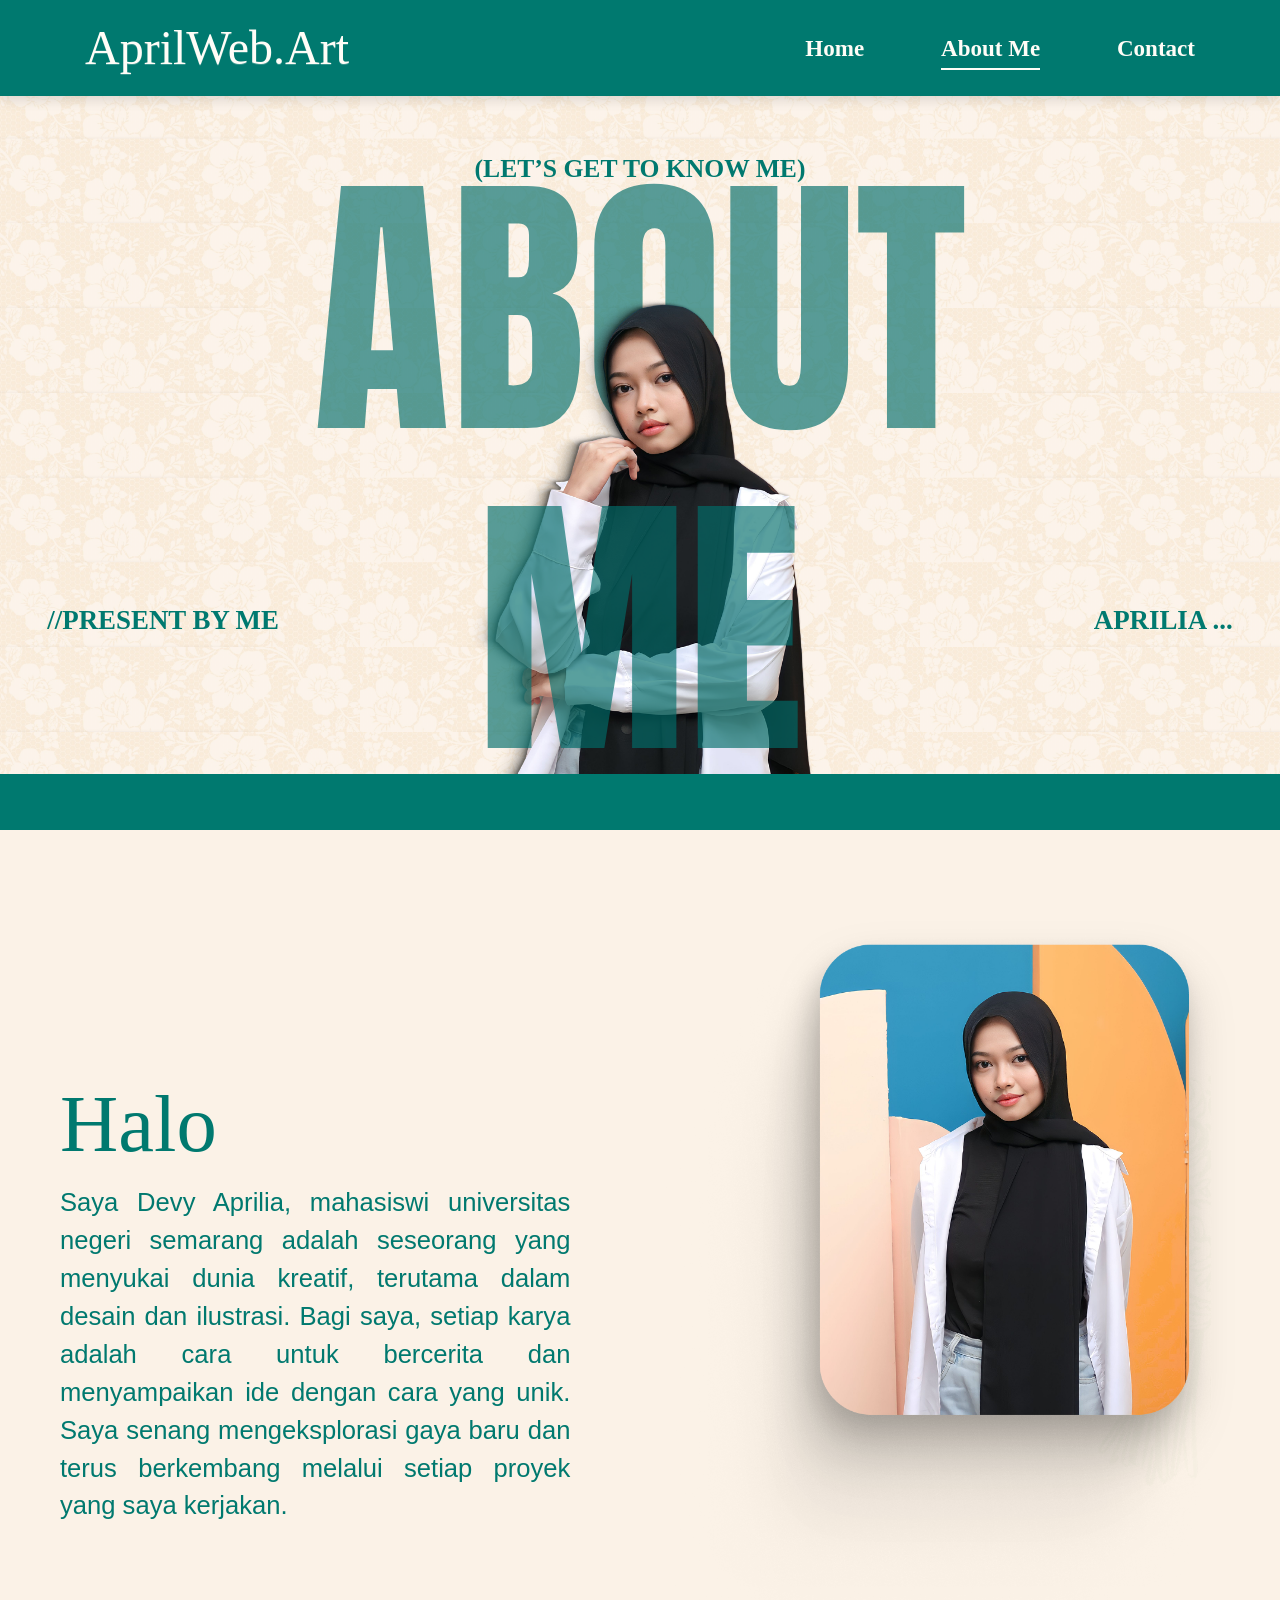
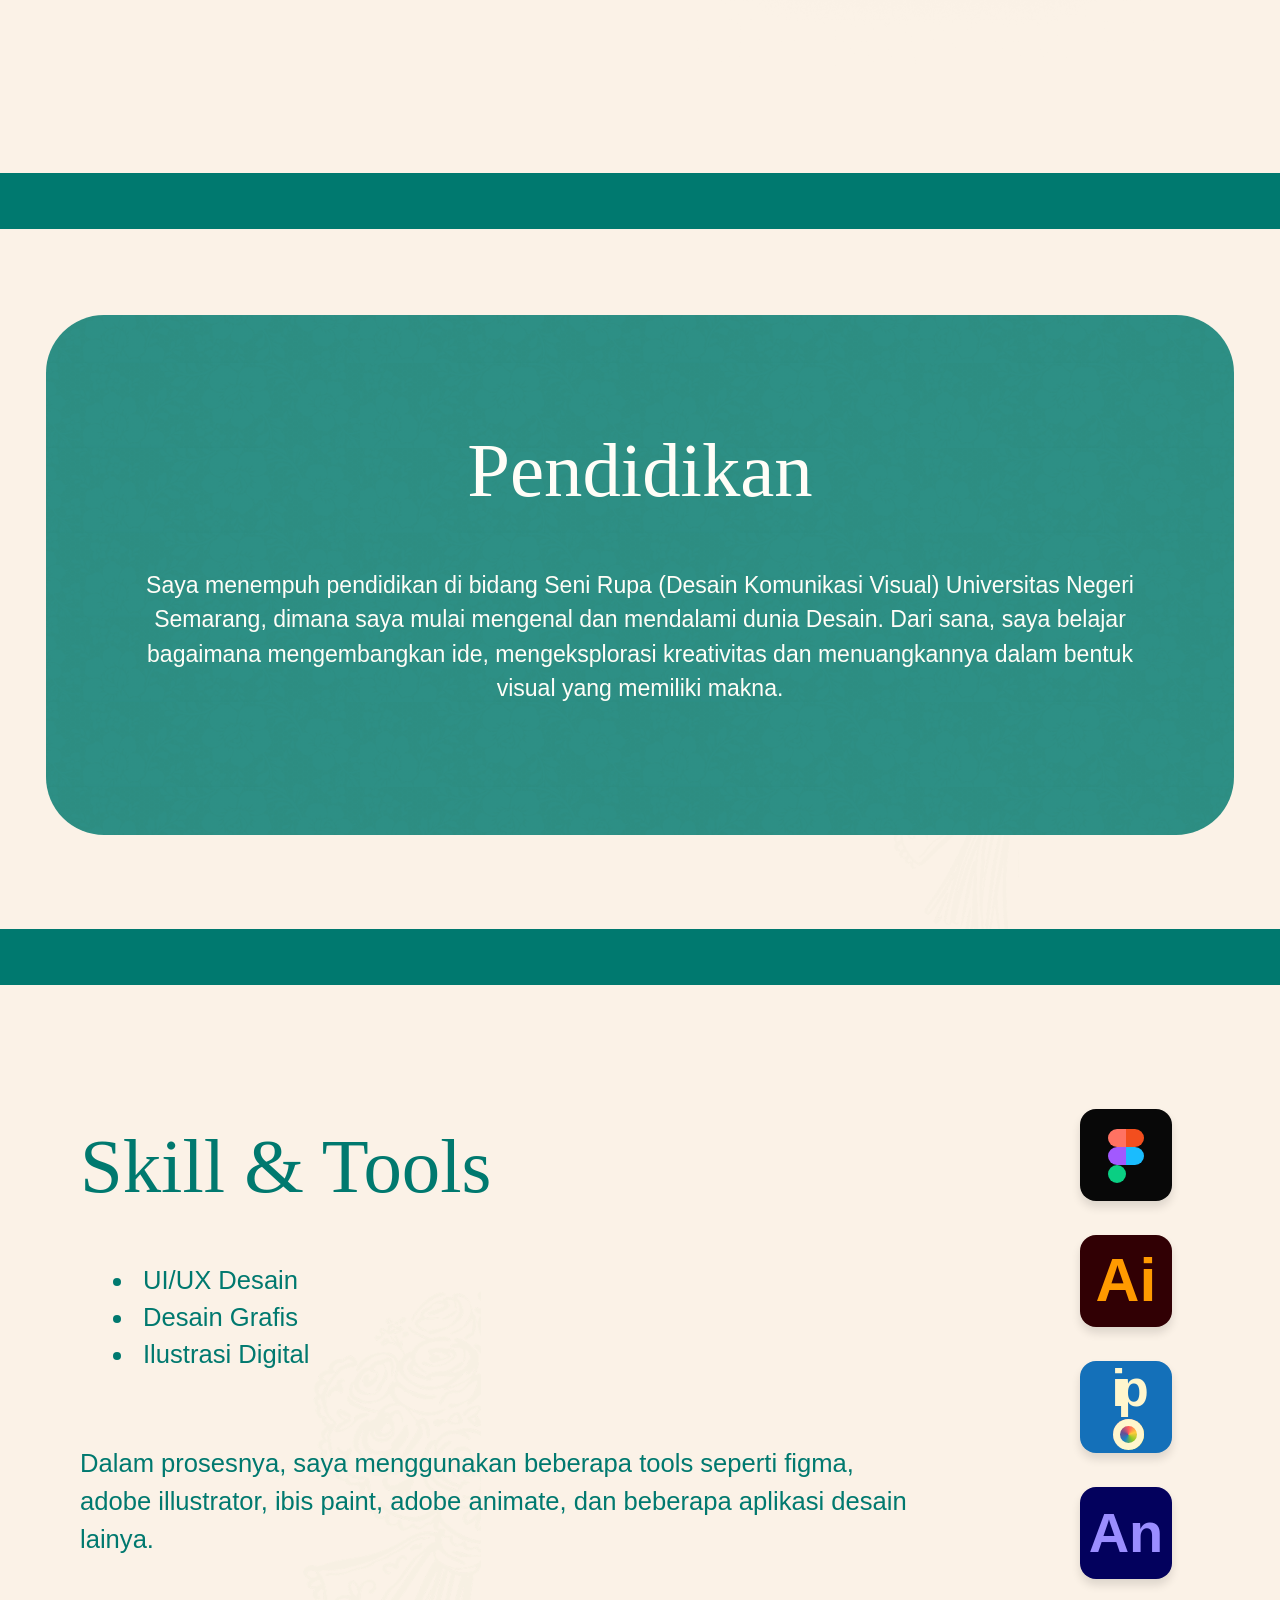
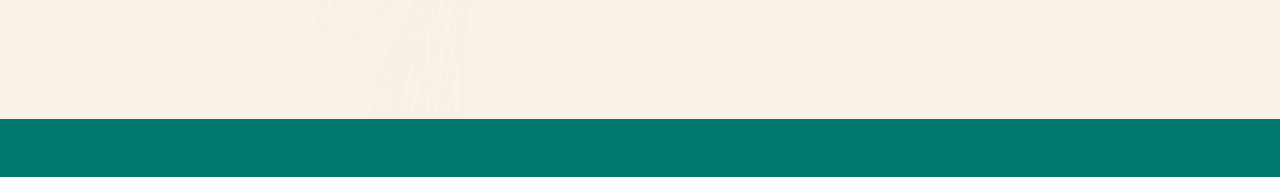
==== about.html @ 71cd0f45 "feat: implement about page with updated styles and assets" ====
<!DOCTYPE html>
<html lang="id">
<head>
  <meta charset="UTF-8">
  <meta name="viewport" content="width=device-width, initial-scale=1.0">
  <title>About Me | AprilWeb.Art</title>
  <link rel="preconnect" href="https://fonts.googleapis.com">
  <link rel="preconnect" href="https://fonts.gstatic.com" crossorigin>
  <link href="https://fonts.googleapis.com/css2?family=Anton&display=swap" rel="stylesheet">
  <link rel="stylesheet" href="style.css">
</head>
<body class="about-page">
  <header class="site-header">
    <div class="header-inner">
      <a class="brand" href="index.html#home" aria-label="AprilWeb.Art home">AprilWeb.Art</a>
      <nav class="main-nav" aria-label="Navigasi utama">
        <a href="index.html#home">Home</a>
        <a href="about.html" aria-current="page">About Me</a>
        <a href="index.html#contact">Contact</a>
      </nav>
      <button class="menu-button" type="button" aria-label="Buka menu">
        <span></span>
        <span></span>
        <span></span>
      </button>
    </div>
  </header>

  <main class="about-main">
    <section class="about-hero" aria-labelledby="about-title">
      <p class="about-kicker">(LET&rsquo;S GET TO KNOW ME)</p>
      <div class="about-title-bg" aria-hidden="true">
        <span>ABOUT</span>
        <span>ME</span>
      </div>
      <img class="about-hero-person" src="assets/about-hero-person.png" alt="Potret Devy Aprilia mengenakan hijab hitam dan outer putih.">
      <p class="about-present">//PRESENT BY ME</p>
      <p class="about-name">APRILIA ...</p>
      <h1 id="about-title" class="sr-only">About Me</h1>
    </section>

    <div class="about-divider" aria-hidden="true"></div>

    <section class="about-intro" aria-labelledby="intro-title">
      <div class="about-intro-inner">
        <div class="about-copy">
          <h2 id="intro-title">Halo<span>!!</span></h2>
          <p>Saya Devy Aprilia, mahasiswi universitas negeri semarang adalah seseorang yang menyukai dunia kreatif, terutama dalam desain dan ilustrasi. Bagi saya, setiap karya adalah cara untuk bercerita dan menyampaikan ide dengan cara yang unik. Saya senang mengeksplorasi gaya baru dan terus berkembang melalui setiap proyek yang saya kerjakan.</p>
        </div>
        <figure class="about-photo-card">
          <img src="assets/about-halo-photo.png" alt="Foto Devy Aprilia berdiri di depan latar biru dan oranye.">
        </figure>
      </div>
    </section>

    <div class="about-divider" aria-hidden="true"></div>

    <section class="education-section" aria-labelledby="education-title">
      <article class="education-card">
        <h2 id="education-title">Pendidikan</h2>
        <p>Saya menempuh pendidikan di bidang Seni Rupa (Desain Komunikasi Visual) Universitas Negeri Semarang, dimana saya mulai mengenal dan mendalami dunia Desain. Dari sana, saya belajar bagaimana mengembangkan ide, mengeksplorasi kreativitas dan menuangkannya dalam bentuk visual yang memiliki makna.</p>
      </article>
    </section>

    <div class="about-divider" aria-hidden="true"></div>

    <section class="skills-section" aria-labelledby="skills-title">
      <div class="skills-inner">
        <div class="skills-copy">
          <h2 id="skills-title">Skill &amp; Tools</h2>
          <ul>
            <li>UI/UX Desain</li>
            <li>Desain Grafis</li>
            <li>Ilustrasi Digital</li>
          </ul>
          <p>Dalam prosesnya, saya menggunakan beberapa tools seperti figma, adobe illustrator, ibis paint, adobe animate, dan beberapa aplikasi desain lainya.</p>
        </div>
        <ul class="tool-icons" aria-label="Tools desain">
          <li class="tool-icon figma-icon" aria-label="Figma">
            <span></span><span></span><span></span><span></span><span></span>
          </li>
          <li class="tool-icon ai-icon" aria-label="Adobe Illustrator">Ai</li>
          <li class="tool-icon ibis-icon" aria-label="Ibis Paint">ip</li>
          <li class="tool-icon an-icon" aria-label="Adobe Animate">An</li>
        </ul>
      </div>
    </section>

    <div class="about-end-band" aria-hidden="true"></div>
  </main>
</body>
</html>
---- style.css ----
:root {
  --teal: #00796f;
  --teal-deep: #006e66;
  --cream: #fbf2e7;
  --paper: #fff7ec;
  --white: #fffdf7;
  --shadow: 0 24px 28px rgba(0, 0, 0, 0.27);
  --header-height: 78px;
}

* {
  box-sizing: border-box;
}

html {
  scroll-behavior: smooth;
}

body {
  margin: 0;
  min-width: 320px;
  background: var(--teal);
  color: var(--white);
  font-family: "Trebuchet MS", Arial, sans-serif;
}

img {
  display: block;
  max-width: 100%;
}

a {
  color: inherit;
  text-decoration: none;
}

.site-header {
  position: sticky;
  top: 0;
  z-index: 20;
  height: var(--header-height);
  background: var(--teal);
  color: var(--white);
  box-shadow: 0 4px 12px rgba(0, 0, 0, 0.12);
}

.header-inner {
  width: min(1110px, calc(100% - 112px));
  height: 100%;
  margin: 0 auto;
  display: flex;
  align-items: center;
  justify-content: space-between;
}

.brand {
  font-family: "Kaushan Script", "Brush Script MT", cursive;
  font-size: clamp(32px, 3.4vw, 42px);
  font-style: normal;
  font-weight: 400;
  line-height: 1;
  letter-spacing: 0;
  text-align: center;
  white-space: nowrap;
  text-shadow: 0 1px 0 rgba(255, 255, 255, 0.22);
}

.main-nav {
  display: flex;
  align-items: center;
  gap: clamp(34px, 5.2vw, 70px);
  font-family: "Abhaya Libre SemiBold", "Abhaya Libre", Georgia, serif;
  font-style: normal;
  font-size: clamp(1.04rem, 1.55vw, 1.36rem);
  font-weight: 600;
}

.main-nav a {
  position: relative;
  padding-block: 8px;
}

.main-nav a::after {
  content: "";
  position: absolute;
  left: 0;
  bottom: 0;
  width: 100%;
  height: 2px;
  transform: scaleX(0);
  transform-origin: right;
  background: currentColor;
  transition: transform 160ms ease;
}

.main-nav a:hover::after,
.main-nav a:focus-visible::after {
  transform: scaleX(1);
  transform-origin: left;
}

.menu-button {
  display: none;
  width: 46px;
  height: 38px;
  padding: 0;
  border: 0;
  background: transparent;
}

.menu-button span {
  display: block;
  height: 5px;
  margin: 6px 0;
  border-radius: 99px;
  background: var(--white);
}

.hero {
  min-height: calc(100vh - var(--header-height));
  scroll-margin-top: var(--header-height);
  padding: 86px 0 110px;
  background-color: var(--cream);
  background-image: linear-gradient(rgba(255, 247, 236, 0.18), rgba(255, 247, 236, 0.18)), url("assets/paper-floral.jpg");
  background-size: auto, 560px auto;
  background-position: center;
  color: var(--teal);
}

.hero-inner {
  width: min(920px, calc(100% - 150px));
  margin: 0 auto;
  text-align: center;
}

.hero-frame {
  position: relative;
  width: 100%;
  aspect-ratio: 2.12 / 1;
  overflow: hidden;
  border: 16px solid var(--teal);
  border-radius: 40px;
  background: var(--teal);
  box-shadow: var(--shadow);
}

.hero-frame::after {
  content: "";
  position: absolute;
  inset: 0;
  z-index: 1;
  background: rgba(255, 255, 255, 0.35);
  pointer-events: none;
}

.hero-frame picture,
.hero-frame img {
  width: 100%;
  height: 100%;
}

.hero-frame img {
  object-fit: cover;
  object-position: center;
  filter: saturate(0.82) brightness(1.06);
}

.hero h1 {
  margin: 88px 0 0;
  font-family: Georgia, "Times New Roman", serif;
  font-size: clamp(2.35rem, 3.2vw, 3.25rem);
  line-height: 1.04;
  letter-spacing: 0;
}

.take-look-link {
  position: relative;
  display: inline-block;
  color: inherit;
}

.take-look-link::after {
  content: "";
  position: absolute;
  left: 0;
  bottom: -8px;
  width: 100%;
  height: 2px;
  transform: scaleX(0);
  transform-origin: right;
  background: currentColor;
  transition: transform 160ms ease;
}

.take-look-link:hover::after,
.take-look-link:focus-visible::after {
  transform: scaleX(1);
  transform-origin: left;
}

.portfolio {
  position: relative;
  overflow: hidden;
  scroll-margin-top: var(--header-height);
  padding: 58px 0 95px;
  background: var(--teal);
}

.content-wrap {
  position: relative;
  z-index: 1;
  width: min(1252px, calc(100% - 142px));
  margin: 0 auto;
}

.ornament {
  position: absolute;
  z-index: 0;
  pointer-events: none;
  user-select: none;
}

.ornament-loop {
  top: 18px;
  left: 0;
  width: max(100vw, 1462px);
  max-width: none;
  opacity: 1;
}

.ornament-right {
  top: 720px;
  right: -150px;
  width: 980px;
  opacity: 1;
}

.ornament-left {
  top: 1720px;
  left: -150px;
  width: 980px;
  opacity: 1;
  transform: scaleX(-1);
}

.ornament-tall {
  top: 2820px;
  right: -150px;
  width: 1030px;
  opacity: 1;
}

.work-group + .work-group {
  margin-top: 96px;
}

.script-title {
  display: flex;
  align-items: center;
  gap: 18px;
  margin: 0 0 56px;
  color: var(--white);
  font-family: "Kaushan Script", "Brush Script MT", cursive;
  font-style: normal;
  font-size: clamp(2.15rem, 3.4vw, 3.3rem);
  line-height: 1;
  letter-spacing: 0;
  font-weight: 400;
}

.script-title::before,
.script-title::after {
  content: "";
  width: clamp(74px, 12vw, 150px);
  height: 3px;
  border-radius: 99px;
  background: rgba(255, 253, 247, 0.9);
}

.wide-title::before,
.wide-title::after {
  width: clamp(54px, 9vw, 118px);
}

.poster-grid {
  display: grid;
  grid-template-columns: repeat(4, minmax(0, 1fr));
  gap: clamp(32px, 2.55vw, 37px);
  align-items: start;
}

.poster-card {
  overflow: visible;
  margin: 0;
  text-align: center;
  font-family: "Abhaya Libre SemiBold", "Abhaya Libre", Georgia, serif;
  font-style: normal;
  font-size: clamp(1.35rem, 2.05vw, 1.9rem);
  font-weight: 600;
  line-height: 0.96;
}

.poster-image-frame {
  position: relative;
  display: block;
  width: 100%;
  aspect-ratio: 0.7 / 1;
  overflow: visible;
}

.poster-image-frame img {
  position: absolute;
  top: var(--poster-img-top);
  left: var(--poster-img-left);
  width: auto;
  height: var(--poster-img-height);
  max-width: none;
  object-fit: initial;
}

.poster-konser-frame {
  --poster-img-height: 107.1%;
  --poster-img-left: -23.5%;
  --poster-img-top: -2.1%;
}

.poster-kdrt-frame {
  --poster-img-height: 113.1%;
  --poster-img-left: -19.8%;
  --poster-img-top: -1.1%;
}

.poster-bully-frame {
  --poster-img-height: 116.5%;
  --poster-img-left: -32.6%;
  --poster-img-top: -1.6%;
}

.poster-infografis-frame {
  --poster-img-height: 108.7%;
  --poster-img-left: -20.4%;
  --poster-img-top: -1.1%;
}

.poster-card figcaption {
  margin-top: 14px;
  min-height: 2.2em;
}

.poster-group .script-title {
  gap: 18px;
  margin-bottom: 20px;
  font-size: clamp(3.4rem, 5.7vw, 5.2rem);
}

.poster-group .script-title::before,
.poster-group .script-title::after {
  width: clamp(105px, 8.4vw, 120px);
}

.photo-group {
  margin-top: 108px;
}

.photo-story {
  display: grid;
  grid-template-columns: minmax(290px, 0.94fr) minmax(320px, 1fr);
  gap: clamp(52px, 8vw, 92px);
  align-items: center;
  margin-top: 72px;
}

.photo-story:first-of-type {
  margin-top: 0;
}

.photo-story.reverse {
  grid-template-columns: minmax(320px, 1fr) minmax(290px, 0.94fr);
}

.photo-story.reverse .photo-media {
  order: 2;
}

.photo-media {
  position: relative;
  width: 100%;
  aspect-ratio: 0.72 / 1;
  overflow: visible;
}

.photo-media img {
  position: absolute;
  inset: -8%;
  width: 116%;
  height: 116%;
  max-width: none;
  object-fit: contain;
  object-position: center;
}

.photo-copy {
  font-family: "Afacad", "Trebuchet MS", Arial, sans-serif;
  font-style: normal;
  font-size: clamp(0.95rem, 1.34vw, 1.06rem);
  line-height: 1.68;
  text-align: justify;
  text-wrap: pretty;
}

.photo-copy h3 {
  margin: 0 0 18px;
  font-family: Georgia, "Times New Roman", serif;
  font-size: clamp(1.95rem, 3vw, 3rem);
  line-height: 1.08;
  text-align: left;
}

.photo-copy p {
  margin: 0;
}

.photo-copy p + p {
  margin-top: 22px;
}

.book-group {
  margin-top: 116px;
}

.book-grid {
  display: grid;
  grid-template-columns: repeat(2, minmax(0, 1fr));
  gap: 72px 76px;
}

.book-card {
  display: flex;
  align-items: center;
  justify-content: center;
  width: 100%;
  aspect-ratio: 1.62 / 1;
  margin: 0;
  overflow: visible;
}

.book-card img {
  display: block;
  width: 100%;
  height: 100%;
  object-fit: fill;
  filter: drop-shadow(0 12px 14px rgba(0, 0, 0, 0.24));
}

.site-footer {
  padding: 48px 24px 54px;
  scroll-margin-top: var(--header-height);
  text-align: center;
  background: var(--teal-deep);
  color: var(--white);
  font-family: Georgia, "Times New Roman", serif;
}

.site-footer p {
  margin: 0;
}

.site-footer p:first-child {
  font-family: "Kaushan Script", "Brush Script MT", cursive;
  font-size: clamp(1.75rem, 2.6vw, 2.125rem);
  font-style: normal;
  font-weight: 400;
  line-height: 1;
  letter-spacing: 0;
}

.site-footer p + p {
  margin-top: 8px;
  font-size: 1rem;
}

@media (max-width: 1100px) {
  :root {
    --header-height: 76px;
  }

  .header-inner {
    width: calc(100% - 86px);
  }

  .main-nav {
    gap: 46px;
    font-size: 1.32rem;
  }

  .hero {
    min-height: calc(100vh - var(--header-height));
    padding: 142px 0 118px;
  }

  .hero-inner {
    width: min(748px, calc(100% - 220px));
  }

  .hero-frame {
    aspect-ratio: 1.12 / 1;
    border-width: 18px;
    border-radius: 42px;
  }

  .hero h1 {
    margin-top: 134px;
    font-size: 4.05rem;
  }

  .portfolio {
    padding-top: 78px;
  }

  .content-wrap {
    width: calc(100% - 104px);
  }

  .poster-grid {
    gap: 34px;
  }

  .photo-story,
  .photo-story.reverse {
    grid-template-columns: minmax(0, 0.92fr) minmax(0, 1.08fr);
    gap: 46px;
    margin-top: 82px;
  }

  .photo-story.reverse {
    grid-template-columns: minmax(0, 1.08fr) minmax(0, 0.92fr);
  }

  .photo-story.reverse .photo-media {
    order: 2;
  }

  .photo-copy {
    font-size: 0.98rem;
    line-height: 1.62;
  }

  .photo-copy h3 {
    font-size: 2.25rem;
  }

  .ornament-loop {
    top: 86px;
    left: -34px;
    width: 1120px;
  }

  .ornament-right {
    top: 720px;
    right: -150px;
    width: 820px;
  }

  .ornament-left {
    top: 1720px;
    left: -150px;
    width: 820px;
  }

  .ornament-tall {
    top: 2800px;
    right: -150px;
    width: 850px;
  }
}

@media (max-width: 700px) {
  :root {
    --header-height: 72px;
  }

  .header-inner {
    width: calc(100% - 54px);
  }

  .brand {
    font-size: 32px;
  }

  .main-nav {
    display: none;
  }

  .menu-button {
    display: block;
  }

  .hero {
    min-height: calc(100vh - var(--header-height));
    padding: 132px 0 148px;
  }

  .hero-inner {
    width: min(336px, calc(100% - 52px));
  }

  .hero-frame {
    aspect-ratio: 1.06 / 1;
    border-width: 21px;
    border-radius: 58px;
  }

  .hero h1 {
    margin-top: 70px;
    font-size: clamp(2.45rem, 11vw, 3.05rem);
  }

  .portfolio {
    padding: 32px 0 58px;
  }

  .content-wrap {
    width: calc(100% - 42px);
  }

  .work-group + .work-group,
  .photo-group,
  .book-group {
    margin-top: 72px;
  }

  .script-title {
    gap: 10px;
    margin-bottom: 38px;
    font-size: clamp(1.9rem, 9vw, 2.35rem);
  }

  .script-title::before,
  .script-title::after {
    width: clamp(38px, 16vw, 82px);
    height: 2px;
  }

  .poster-group .script-title {
    gap: 10px;
    margin-bottom: 38px;
    font-size: clamp(1.9rem, 9vw, 2.35rem);
  }

  .poster-group .script-title::before,
  .poster-group .script-title::after {
    width: clamp(38px, 16vw, 82px);
  }

  .poster-grid {
    gap: 14px;
  }

  .poster-card {
    font-size: clamp(0.6rem, 2.7vw, 0.76rem);
  }

  .poster-card figcaption {
    margin-top: 7px;
  }

  .photo-story,
  .photo-story.reverse {
    grid-template-columns: minmax(0, 0.94fr) minmax(0, 1.06fr);
    gap: 14px;
    margin-top: 52px;
    align-items: start;
  }

  .photo-story.reverse {
    grid-template-columns: minmax(0, 1.06fr) minmax(0, 0.94fr);
  }

  .photo-story.reverse .photo-media {
    order: 2;
  }

  .photo-copy {
    font-size: clamp(0.55rem, 2.45vw, 0.72rem);
    line-height: 1.55;
  }

  .photo-copy h3 {
    margin-bottom: 10px;
    font-size: clamp(1.08rem, 4.9vw, 1.42rem);
    line-height: 1.15;
  }

  .photo-copy p + p {
    margin-top: 10px;
  }

  .book-grid {
    gap: 30px 18px;
  }

  .site-footer {
    padding-block: 36px;
  }

  .site-footer p:first-child {
    font-size: 1.75rem;
  }

  .site-footer p + p {
    font-size: 0.86rem;
  }

  .ornament-loop {
    top: 34px;
    left: -50px;
    width: 760px;
  }

  .ornament-right {
    top: 690px;
    right: -155px;
    width: 620px;
  }

  .ornament-left {
    top: 1290px;
    left: -155px;
    width: 620px;
  }

  .ornament-tall {
    top: 1840px;
    right: -170px;
    width: 640px;
  }
}

@media (max-width: 370px) {
  .content-wrap {
    width: calc(100% - 28px);
  }

  .poster-grid {
    gap: 9px;
  }

  .photo-story,
  .photo-story.reverse {
    gap: 10px;
  }

  .photo-copy {
    font-size: 0.54rem;
  }
}

.main-nav a[aria-current="page"]::after {
  transform: scaleX(1);
  transform-origin: left;
}

.sr-only {
  position: absolute;
  width: 1px;
  height: 1px;
  padding: 0;
  margin: -1px;
  overflow: hidden;
  clip: rect(0, 0, 0, 0);
  white-space: nowrap;
  border: 0;
}

.about-page {
  --header-height: 96px;
  background: var(--cream);
  color: var(--teal);
}

.about-page .brand {
  font-size: clamp(36px, 4vw, 48px);
}

.about-page .main-nav {
  gap: clamp(42px, 6vw, 82px);
  font-size: clamp(1.1rem, 1.8vw, 1.55rem);
}

.about-page .menu-button {
  width: 52px;
  height: 44px;
}

.about-page .menu-button span {
  height: 6px;
  margin: 7px 0;
}

.about-main {
  background: var(--cream);
}

.about-hero {
  position: relative;
  min-height: clamp(620px, 53vw, 760px);
  overflow: hidden;
  padding: 58px 4.1vw 0;
  background-color: var(--cream);
  background-image: linear-gradient(rgba(255, 247, 236, 0.12), rgba(255, 247, 236, 0.12)), url("assets/paper-floral.jpg");
  background-size: auto, 560px auto;
  background-position: center;
}

.about-kicker,
.about-present,
.about-name {
  position: relative;
  z-index: 3;
  margin: 0;
  font-family: Georgia, "Times New Roman", serif;
  font-weight: 700;
  color: var(--teal);
}

.about-kicker {
  text-align: center;
  font-size: clamp(1.35rem, 2vw, 2rem);
}

.about-title-bg {
  position: absolute;
  z-index: auto;
  inset: 112px 0 auto;
  display: block;
  font-family: "Anton", Impact, "Arial Black", sans-serif;
  font-style: normal;
  font-size: clamp(12rem, 22vw, 22rem);
  font-weight: 400;
  line-height: 0.72;
  letter-spacing: 0;
  text-align: center;
  color: rgba(1, 110, 107, 0.65);
  pointer-events: none;
}

.about-title-bg span {
  position: absolute;
  top: 0;
  left: 50%;
  z-index: 1;
  transform: translateX(-50%);
}

.about-title-bg span + span {
  top: clamp(255px, 25vw, 350px);
  z-index: 3;
  margin: 0;
}

.about-hero-person {
  position: absolute;
  z-index: 2;
  left: 50%;
  bottom: -2px;
  width: clamp(430px, 37vw, 570px);
  max-width: none;
  transform: translateX(-50%);
}

.about-present,
.about-name {
  position: absolute;
  bottom: 138px;
  font-size: clamp(1.4rem, 2.1vw, 2rem);
}

.about-present {
  left: 3.7vw;
}

.about-name {
  right: 3.7vw;
}

.about-intro {
  position: relative;
  overflow: hidden;
  padding: 98px 0 92px;
  background: var(--cream);
}

.about-intro::before,
.skills-section::before {
  content: "";
  position: absolute;
  z-index: 0;
  background: url("assets/ornament-bouquet.png") center / contain no-repeat;
  opacity: 0.17;
  pointer-events: none;
}

.about-intro::before {
  right: -120px;
  top: 32px;
  width: 740px;
  aspect-ratio: 848 / 930;
}

.about-intro-inner {
  position: relative;
  z-index: 1;
  width: min(1210px, calc(100% - 120px));
  margin: 0 auto;
  display: grid;
  grid-template-columns: minmax(0, 1fr) minmax(460px, 560px);
  gap: clamp(60px, 7vw, 105px);
  align-items: center;
}

.about-copy h2,
.education-card h2,
.skills-copy h2 {
  margin: 0;
  font-family: Georgia, "Times New Roman", serif;
  font-weight: 500;
  line-height: 1;
  letter-spacing: 0;
}

.about-copy h2 {
  font-size: clamp(4.3rem, 6.3vw, 6.25rem);
}

.about-copy h2 span {
  display: none;
}

.about-copy p,
.education-card p,
.skills-copy,
.skills-copy p,
.skills-copy li {
  font-family: "Afacad", "Trebuchet MS", Arial, sans-serif;
  font-style: normal;
}

.about-copy p {
  max-width: 625px;
  margin: 20px 0 0;
  font-size: clamp(1.4rem, 2vw, 1.95rem);
  line-height: 1.48;
  text-align: justify;
  color: var(--teal);
}

.about-photo-card {
  width: 100%;
  margin: 0;
  overflow: visible;
}

.about-photo-card img {
  width: 100%;
  max-width: none;
  filter: drop-shadow(0 22px 22px rgba(0, 0, 0, 0.18));
}

.about-divider,
.about-end-band {
  height: 56px;
  background: var(--teal);
}

.education-section {
  position: relative;
  overflow: hidden;
  padding: 86px 0 94px;
  background: var(--cream);
}

.education-section::before {
  content: "";
  position: absolute;
  right: 8vw;
  bottom: -170px;
  width: 620px;
  aspect-ratio: 848 / 930;
  background: url("assets/ornament-bouquet.png") center / contain no-repeat;
  opacity: 0.13;
  pointer-events: none;
}

.education-card {
  position: relative;
  z-index: 1;
  width: min(1200px, calc(100% - 92px));
  min-height: 520px;
  margin: 0 auto;
  padding: 118px 90px 110px;
  border-radius: 58px;
  text-align: center;
  color: var(--white);
  background-color: rgba(0, 121, 111, 0.88);
  background-image: linear-gradient(rgba(0, 121, 111, 0.82), rgba(0, 121, 111, 0.82)), url("assets/paper-floral.jpg");
  background-size: 560px auto;
  background-position: center;
}

.education-card h2 {
  font-size: clamp(4.2rem, 6vw, 6rem);
}

.education-card p {
  max-width: 1030px;
  margin: 58px auto 0;
  font-size: clamp(1.4rem, 1.8vw, 1.9rem);
  line-height: 1.5;
}

.skills-section {
  position: relative;
  overflow: hidden;
  padding: 124px 0 140px;
  background: var(--cream);
}

.skills-section::before {
  left: -130px;
  top: 70px;
  width: 820px;
  aspect-ratio: 848 / 930;
}

.skills-inner {
  position: relative;
  z-index: 1;
  width: min(1180px, calc(100% - 160px));
  margin: 0 auto;
  display: grid;
  grid-template-columns: minmax(0, 1fr) 120px;
  gap: 110px;
  align-items: center;
}

.skills-copy h2 {
  font-size: clamp(4.2rem, 6vw, 6rem);
  color: var(--teal);
}

.skills-copy ul {
  margin: 56px 0 0 55px;
  padding: 0;
  color: var(--teal);
}

.skills-copy li {
  padding-left: 8px;
  font-size: clamp(1.35rem, 2vw, 1.8rem);
  line-height: 1.45;
}

.skills-copy p {
  max-width: 850px;
  margin: 72px 0 0;
  font-size: clamp(1.35rem, 2vw, 1.8rem);
  line-height: 1.48;
  color: var(--teal);
}

.tool-icons {
  margin: 0;
  padding: 0;
  display: grid;
  gap: 34px;
  list-style: none;
}

.tool-icon {
  width: 92px;
  height: 92px;
  display: grid;
  place-items: center;
  border-radius: 16px;
  font-family: Arial, Helvetica, sans-serif;
  font-weight: 800;
  line-height: 1;
  box-shadow: 0 6px 10px rgba(0, 0, 0, 0.12);
}

.figma-icon {
  grid-template-columns: repeat(2, 18px);
  grid-auto-rows: 18px;
  gap: 0;
  padding: 20px 28px;
  background: #080808;
}

.figma-icon span {
  width: 18px;
  height: 18px;
}

.figma-icon span:nth-child(1) {
  border-radius: 10px 0 0 10px;
  background: #ff7262;
}

.figma-icon span:nth-child(2) {
  border-radius: 0 10px 10px 0;
  background: #f24e1e;
}

.figma-icon span:nth-child(3) {
  border-radius: 10px 0 0 10px;
  background: #a259ff;
}

.figma-icon span:nth-child(4) {
  border-radius: 0 10px 10px 0;
  background: #1abcfe;
}

.figma-icon span:nth-child(5) {
  grid-column: 1;
  border-radius: 10px;
  background: #0acf83;
}

.ai-icon {
  background: #310004;
  color: #ff9a00;
  font-size: 3.8rem;
}

.ibis-icon {
  background: #1470b9;
  color: #fff6cd;
  font-size: 3.2rem;
  letter-spacing: -0.16em;
  text-transform: lowercase;
}

.ibis-icon::after {
  content: "";
  width: 31px;
  height: 31px;
  margin-left: 5px;
  border-radius: 50%;
  background: conic-gradient(#ff595e, #ffca3a, #8ac926, #1982c4, #6a4c93, #ff595e);
  box-shadow: inset 0 0 0 7px #fff6cd;
}

.an-icon {
  background: #03015d;
  color: #9a8dff;
  font-size: 3.5rem;
}

.about-end-band {
  height: 58px;
}

@media (max-width: 1100px) {
  .about-page {
    --header-height: 124px;
  }

  .about-page .main-nav {
    gap: 54px;
    font-size: 1.58rem;
  }

  .about-hero {
    min-height: min(1220px, calc(100vw * 1.22));
    padding-top: 76px;
  }

  .about-kicker {
    font-size: 1.1rem;
  }

  .about-title-bg {
    z-index: auto;
    inset: 122px 0 0;
    display: block;
    font-size: clamp(13rem, 34vw, 22rem);
    line-height: 0.74;
    text-align: left;
  }

  .about-title-bg span {
    position: absolute;
    top: 0;
    left: 50%;
    z-index: 1;
    display: block;
    transform: translateX(-50%);
  }

  .about-title-bg span + span {
    top: auto;
    left: 50%;
    z-index: 3;
    bottom: 205px;
    margin: 0;
  }

  .about-hero-person {
    bottom: 205px;
    width: clamp(520px, 61vw, 660px);
  }

  .about-present,
  .about-name {
    bottom: 552px;
    font-size: 1.05rem;
  }

  .about-present {
    left: 10vw;
    max-width: 140px;
  }

  .about-name {
    right: 10vw;
  }

  .about-intro {
    padding: 110px 0 108px;
  }

  .about-intro::before {
    left: 8vw;
    right: auto;
    top: 66px;
    width: 680px;
  }

  .about-intro-inner {
    width: min(760px, calc(100% - 96px));
    display: flex;
    flex-direction: column-reverse;
    gap: 36px;
    text-align: center;
  }

  .about-photo-card {
    width: min(650px, 78vw);
  }

  .about-copy h2 {
    font-size: 3.45rem;
  }

  .about-copy h2 span {
    display: inline;
  }

  .about-copy p {
    max-width: 760px;
    margin-top: 18px;
    font-size: 1.33rem;
    line-height: 1.44;
    text-align: center;
  }

  .about-divider {
    height: 76px;
  }

  .education-section {
    padding: 120px 0 130px;
  }

  .education-card {
    width: min(820px, calc(100% - 128px));
    min-height: 780px;
    padding: 245px 78px 160px;
    border-radius: 76px;
  }

  .education-card h2 {
    font-size: 4.15rem;
  }

  .education-card p {
    margin-top: 78px;
    font-size: 1.33rem;
    line-height: 1.5;
  }

  .skills-section {
    padding: 152px 0 150px;
  }

  .skills-section::before {
    left: 50%;
    top: 75px;
    width: 760px;
    transform: translateX(-50%);
  }

  .skills-inner {
    width: min(820px, calc(100% - 100px));
    display: block;
    text-align: center;
  }

  .skills-copy h2 {
    font-size: 3.7rem;
  }

  .skills-copy ul {
    margin: 112px 0 0;
    list-style: none;
  }

  .skills-copy li {
    display: inline;
    font-size: 1.25rem;
  }

  .skills-copy li + li::before {
    content: ", ";
  }

  .skills-copy p {
    max-width: 710px;
    margin: 48px auto 0;
    font-size: 1.24rem;
    line-height: 1.45;
  }

  .tool-icons {
    width: fit-content;
    margin: 94px auto 0;
    grid-template-columns: repeat(4, 1fr);
    gap: 34px;
  }

  .tool-icon {
    width: 82px;
    height: 82px;
    border-radius: 14px;
  }
}

@media (max-width: 700px) {
  .about-page {
    --header-height: 89px;
  }

  .about-page .brand {
    font-size: 36px;
  }

  .about-page .menu-button {
    width: 44px;
    height: 44px;
  }

  .about-page .menu-button span {
    height: 4px;
    margin: 7px 0;
  }

  .about-hero {
    min-height: calc(100vh - var(--header-height));
    min-height: calc(100svh - var(--header-height));
    height: calc(100vh - var(--header-height));
    height: calc(100svh - var(--header-height));
    padding: 0;
  }

  .about-kicker {
    position: absolute;
    top: 104px;
    left: 0;
    right: 0;
    z-index: 3;
    font-size: 1.04rem;
    line-height: 1.1;
  }

  .about-title-bg {
    z-index: auto;
    inset: 145px 0 auto;
    font-size: clamp(9.9rem, 41.5vw, 10.3rem);
    line-height: 0.74;
    letter-spacing: 0;
  }

  .about-title-bg span {
    position: absolute;
    top: 0;
    left: 50%;
    z-index: 1;
    transform: translateX(-50%);
  }

  .about-title-bg span + span {
    top: 278px;
    left: 50%;
    z-index: 3;
    margin: 0;
  }

  .about-hero-person {
    bottom: 214px;
    width: 318px;
  }

  .about-present,
  .about-name {
    top: 334px;
    bottom: auto;
    font-size: 1.06rem;
    line-height: 1.18;
  }

  .about-present {
    left: 16px;
    width: 118px;
  }

  .about-name {
    right: 16px;
  }

  .about-intro {
    padding: 92px 0 24px;
  }

  .about-intro::before {
    left: 50%;
    top: 132px;
    width: 430px;
    transform: translateX(-50%);
  }

  .about-intro-inner {
    width: calc(100% - 48px);
    gap: 20px;
  }

  .about-photo-card {
    width: 320px;
  }

  .about-copy h2 {
    font-size: 2rem;
  }

  .about-copy p {
    margin-top: 12px;
    font-size: 0.78rem;
    line-height: 1.42;
  }

  .about-divider {
    height: 88px;
  }

  .education-section {
    padding: 118px 0 128px;
  }

  .education-section::before {
    right: -280px;
    bottom: -80px;
    width: 520px;
  }

  .education-card {
    width: calc(100% - 40px);
    min-height: 670px;
    padding: 214px 27px 120px;
    border-radius: 34px;
  }

  .education-card h2 {
    font-size: 2.15rem;
  }

  .education-card p {
    margin-top: 78px;
    font-size: 0.78rem;
    line-height: 1.48;
  }

  .skills-section {
    min-height: 690px;
    padding: 138px 0 118px;
  }

  .skills-section::before {
    top: 112px;
    width: 460px;
  }

  .skills-inner {
    width: calc(100% - 58px);
  }

  .skills-copy h2 {
    font-size: 2rem;
  }

  .skills-copy ul {
    margin-top: 96px;
  }

  .skills-copy li {
    font-size: 0.74rem;
  }

  .skills-copy p {
    margin-top: 34px;
    font-size: 0.74rem;
    line-height: 1.44;
  }

  .tool-icons {
    display: none;
  }

  .about-end-band {
    height: 72px;
  }
}
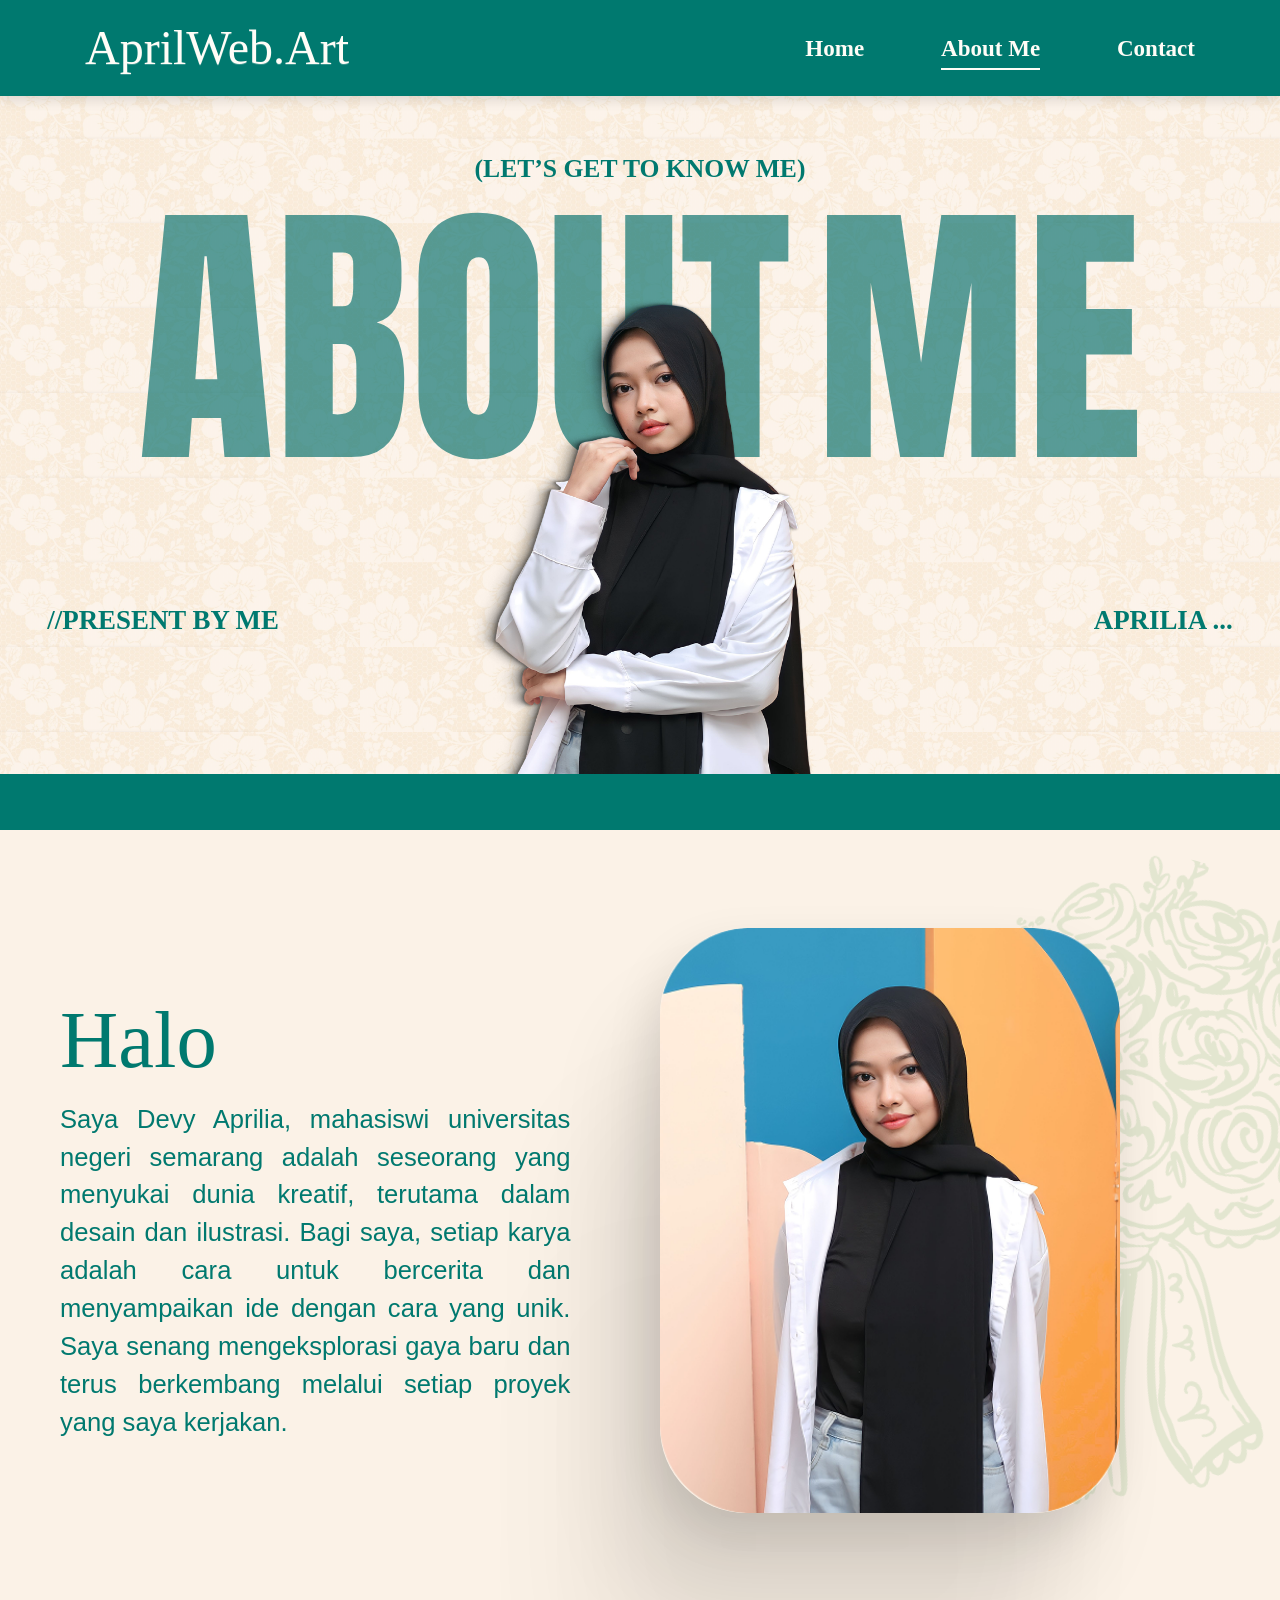
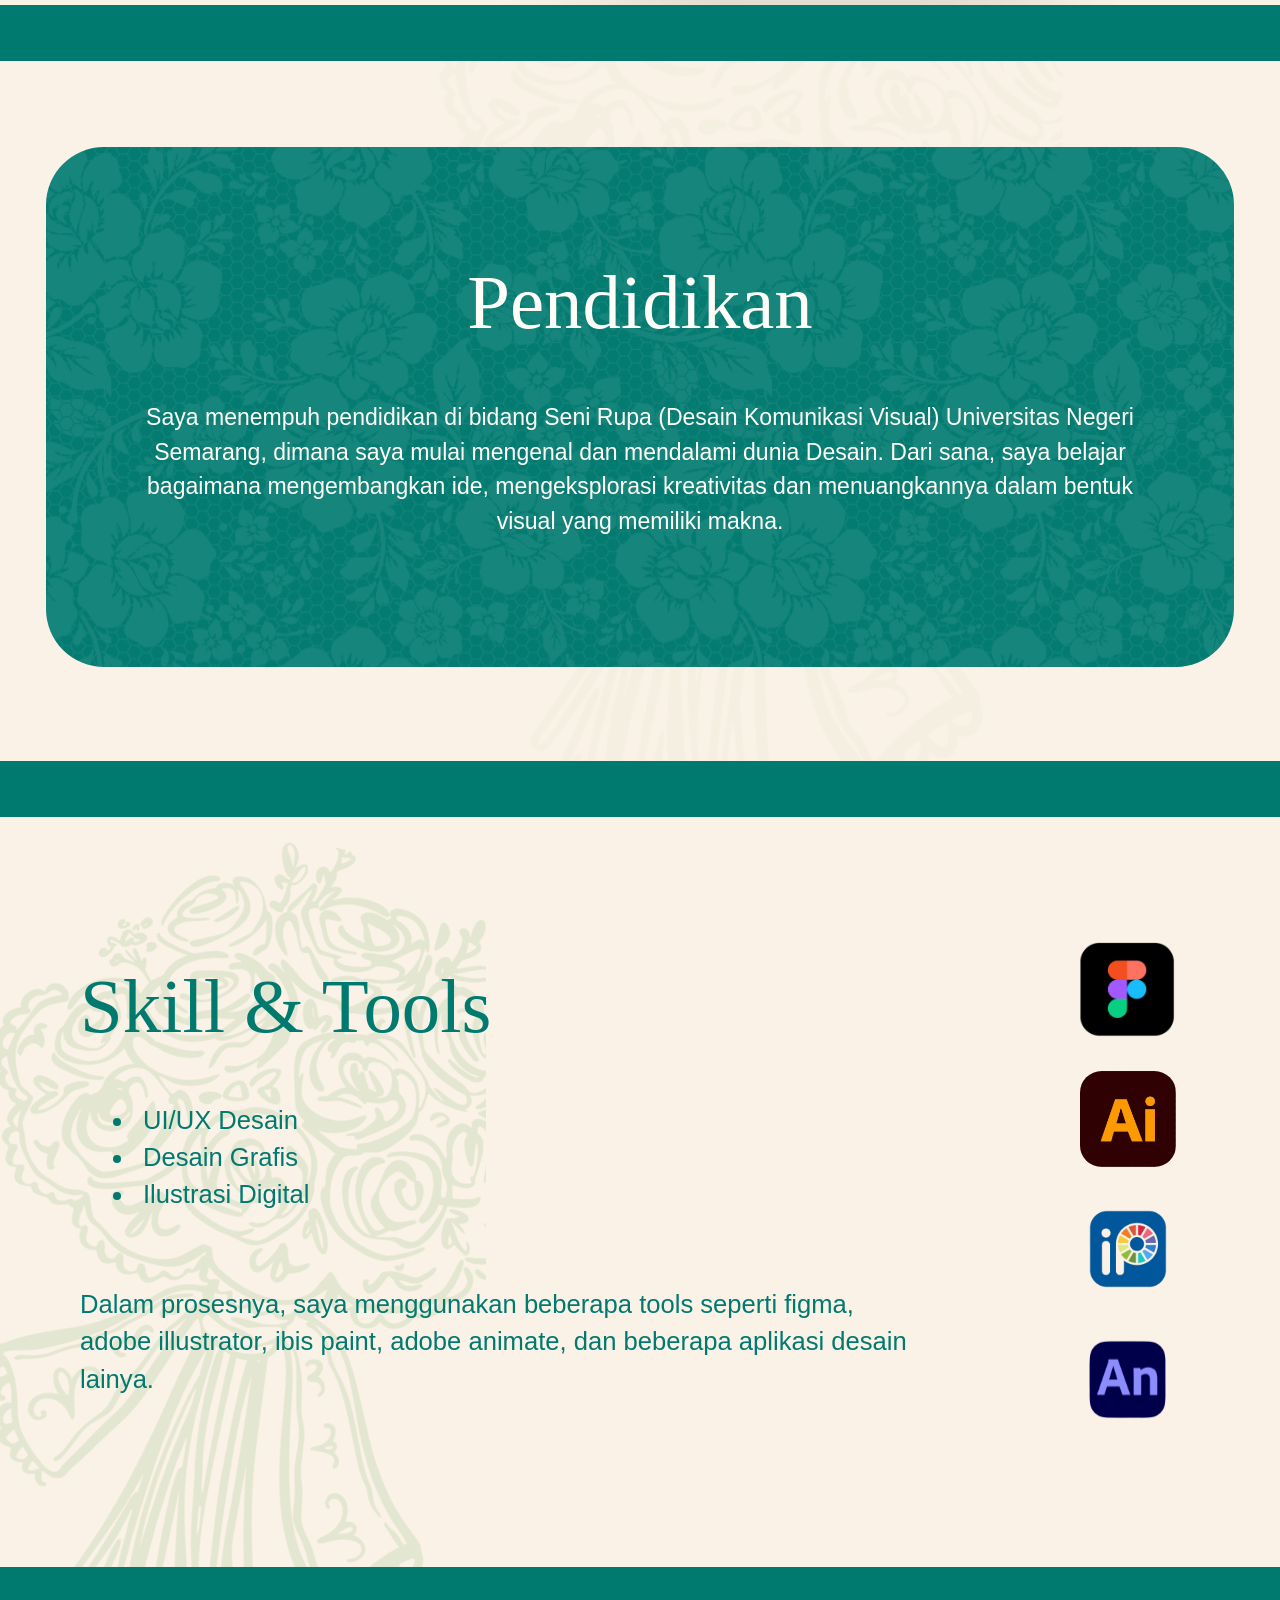
==== commit 7165c874: "feat: add new assets, contact info, and landing page content" ====
--- a/about.html
+++ b/about.html
@@ -13,12 +13,12 @@
   <header class="site-header">
     <div class="header-inner">
       <a class="brand" href="index.html#home" aria-label="AprilWeb.Art home">AprilWeb.Art</a>
-      <nav class="main-nav" aria-label="Navigasi utama">
+      <nav class="main-nav" id="primary-nav" aria-label="Navigasi utama">
         <a href="index.html#home">Home</a>
         <a href="about.html" aria-current="page">About Me</a>
-        <a href="index.html#contact">Contact</a>
+        <a href="contact.html">Contact</a>
       </nav>
-      <button class="menu-button" type="button" aria-label="Buka menu">
+      <button class="menu-button" type="button" aria-label="Buka menu" aria-controls="primary-nav" aria-expanded="false">
         <span></span>
         <span></span>
         <span></span>
@@ -48,7 +48,7 @@
           <p>Saya Devy Aprilia, mahasiswi universitas negeri semarang adalah seseorang yang menyukai dunia kreatif, terutama dalam desain dan ilustrasi. Bagi saya, setiap karya adalah cara untuk bercerita dan menyampaikan ide dengan cara yang unik. Saya senang mengeksplorasi gaya baru dan terus berkembang melalui setiap proyek yang saya kerjakan.</p>
         </div>
         <figure class="about-photo-card">
-          <img src="assets/about-halo-photo.png" alt="Foto Devy Aprilia berdiri di depan latar biru dan oranye.">
+          <img src="assets/about-halo-photo-new.png" alt="Foto Devy Aprilia berdiri di depan latar biru dan oranye.">
         </figure>
       </div>
     </section>
@@ -76,17 +76,24 @@
           <p>Dalam prosesnya, saya menggunakan beberapa tools seperti figma, adobe illustrator, ibis paint, adobe animate, dan beberapa aplikasi desain lainya.</p>
         </div>
         <ul class="tool-icons" aria-label="Tools desain">
-          <li class="tool-icon figma-icon" aria-label="Figma">
-            <span></span><span></span><span></span><span></span><span></span>
+          <li class="tool-icon tool-icon-figma" aria-label="Figma">
+            <img src="assets/tool-figma.svg" alt="">
           </li>
-          <li class="tool-icon ai-icon" aria-label="Adobe Illustrator">Ai</li>
-          <li class="tool-icon ibis-icon" aria-label="Ibis Paint">ip</li>
-          <li class="tool-icon an-icon" aria-label="Adobe Animate">An</li>
+          <li class="tool-icon tool-icon-illustrator" aria-label="Adobe Illustrator">
+            <img src="assets/tool-illustrator.svg" alt="">
+          </li>
+          <li class="tool-icon tool-icon-ibis" aria-label="Ibis Paint">
+            <img src="assets/tool-ibis.svg" alt="">
+          </li>
+          <li class="tool-icon tool-icon-animate" aria-label="Adobe Animate">
+            <img src="assets/tool-animate.svg" alt="">
+          </li>
         </ul>
       </div>
     </section>
 
     <div class="about-end-band" aria-hidden="true"></div>
   </main>
+  <script src="script.js"></script>
 </body>
 </html>
--- a/style.css
+++ b/style.css
@@ -106,6 +106,7 @@
   padding: 0;
   border: 0;
   background: transparent;
+  cursor: pointer;
 }
 
 .menu-button span {
@@ -114,6 +115,19 @@
   margin: 6px 0;
   border-radius: 99px;
   background: var(--white);
+  transition: transform 180ms ease, opacity 180ms ease;
+}
+
+.site-header.nav-open .menu-button span:nth-child(1) {
+  transform: translateY(11px) rotate(45deg);
+}
+
+.site-header.nav-open .menu-button span:nth-child(2) {
+  opacity: 0;
+}
+
+.site-header.nav-open .menu-button span:nth-child(3) {
+  transform: translateY(-11px) rotate(-45deg);
 }
 
 .hero {
@@ -591,6 +605,24 @@
     display: none;
   }
 
+  .site-header.nav-open .main-nav {
+    position: absolute;
+    top: 100%;
+    left: 0;
+    right: 0;
+    display: grid;
+    gap: 0;
+    padding: 12px 27px 18px;
+    background: var(--teal);
+    box-shadow: 0 18px 26px rgba(0, 0, 0, 0.14);
+    font-size: 1.25rem;
+    text-align: right;
+  }
+
+  .site-header.nav-open .main-nav a {
+    padding: 13px 0;
+  }
+
   .menu-button {
     display: block;
   }
@@ -830,9 +862,11 @@
 
 .about-title-bg {
   position: absolute;
-  z-index: auto;
-  inset: 112px 0 auto;
-  display: block;
+  z-index: 1;
+  inset: clamp(140px, 11vw, 170px) 0 auto;
+  display: flex;
+  justify-content: center;
+  gap: clamp(0.75rem, 2vw, 2rem);
   font-family: "Anton", Impact, "Arial Black", sans-serif;
   font-style: normal;
   font-size: clamp(12rem, 22vw, 22rem);
@@ -845,16 +879,11 @@
 }
 
 .about-title-bg span {
-  position: absolute;
-  top: 0;
-  left: 50%;
-  z-index: 1;
-  transform: translateX(-50%);
+  position: static;
+  transform: none;
 }
 
 .about-title-bg span + span {
-  top: clamp(255px, 25vw, 350px);
-  z-index: 3;
   margin: 0;
 }
 
@@ -887,24 +916,11 @@
   position: relative;
   overflow: hidden;
   padding: 98px 0 92px;
-  background: var(--cream);
-}
-
-.about-intro::before,
-.skills-section::before {
-  content: "";
-  position: absolute;
-  z-index: 0;
-  background: url("assets/ornament-bouquet.png") center / contain no-repeat;
-  opacity: 0.17;
-  pointer-events: none;
-}
-
-.about-intro::before {
-  right: -120px;
-  top: 32px;
-  width: 740px;
-  aspect-ratio: 848 / 930;
+  background-color: var(--cream);
+  background-image: url("assets/ornament-bouquet.svg");
+  background-repeat: no-repeat;
+  background-size: min(760px, 42vw) auto;
+  background-position: right -34px top 18px;
 }
 
 .about-intro-inner {
@@ -955,7 +971,7 @@
 }
 
 .about-photo-card {
-  width: 100%;
+  width: min(460px, 100%);
   margin: 0;
   overflow: visible;
 }
@@ -963,7 +979,8 @@
 .about-photo-card img {
   width: 100%;
   max-width: none;
-  filter: drop-shadow(0 22px 22px rgba(0, 0, 0, 0.18));
+  border-radius: 86px;
+  box-shadow: -133px 312px 136px rgba(0, 0, 0, 0.01), -75px 175px 114px rgba(0, 0, 0, 0.05), -33px 78px 85px rgba(0, 0, 0, 0.09), -8px 19px 47px rgba(0, 0, 0, 0.1);
 }
 
 .about-divider,
@@ -982,13 +999,15 @@
 .education-section::before {
   content: "";
   position: absolute;
-  right: 8vw;
-  bottom: -170px;
-  width: 620px;
-  aspect-ratio: 848 / 930;
-  background: url("assets/ornament-bouquet.png") center / contain no-repeat;
-  opacity: 0.13;
+  z-index: 0;
+  left: 50%;
+  top: -270px;
+  width: min(1180px, 66vw);
+  aspect-ratio: 1920 / 3036;
+  background: url("assets/ornament-bouquet.svg") center / contain no-repeat;
+  opacity: 0.22;
   pointer-events: none;
+  transform: translateX(-50%);
 }
 
 .education-card {
@@ -1002,8 +1021,8 @@
   text-align: center;
   color: var(--white);
   background-color: rgba(0, 121, 111, 0.88);
-  background-image: linear-gradient(rgba(0, 121, 111, 0.82), rgba(0, 121, 111, 0.82)), url("assets/paper-floral.jpg");
-  background-size: 560px auto;
+  background-image: url("assets/education-card-pattern.svg"), linear-gradient(rgba(0, 121, 111, 0.88), rgba(0, 121, 111, 0.88));
+  background-size: cover, cover;
   background-position: center;
 }
 
@@ -1022,14 +1041,11 @@
   position: relative;
   overflow: hidden;
   padding: 124px 0 140px;
-  background: var(--cream);
-}
-
-.skills-section::before {
-  left: -130px;
-  top: 70px;
-  width: 820px;
-  aspect-ratio: 848 / 930;
+  background-color: var(--cream);
+  background-image: url("assets/ornament-bouquet.svg");
+  background-repeat: no-repeat;
+  background-size: min(920px, 52vw) auto;
+  background-position: left -180px top 16px;
 }
 
 .skills-inner {
@@ -1077,88 +1093,143 @@
 }
 
 .tool-icon {
-  width: 92px;
-  height: 92px;
+  width: 96px;
+  height: 96px;
   display: grid;
   place-items: center;
-  border-radius: 16px;
-  font-family: Arial, Helvetica, sans-serif;
-  font-weight: 800;
-  line-height: 1;
-  box-shadow: 0 6px 10px rgba(0, 0, 0, 0.12);
-}
-
-.figma-icon {
-  grid-template-columns: repeat(2, 18px);
-  grid-auto-rows: 18px;
-  gap: 0;
-  padding: 20px 28px;
-  background: #080808;
-}
-
-.figma-icon span {
-  width: 18px;
-  height: 18px;
-}
-
-.figma-icon span:nth-child(1) {
-  border-radius: 10px 0 0 10px;
-  background: #ff7262;
-}
-
-.figma-icon span:nth-child(2) {
-  border-radius: 0 10px 10px 0;
-  background: #f24e1e;
-}
-
-.figma-icon span:nth-child(3) {
-  border-radius: 10px 0 0 10px;
-  background: #a259ff;
-}
-
-.figma-icon span:nth-child(4) {
-  border-radius: 0 10px 10px 0;
-  background: #1abcfe;
-}
-
-.figma-icon span:nth-child(5) {
-  grid-column: 1;
-  border-radius: 10px;
-  background: #0acf83;
-}
-
-.ai-icon {
-  background: #310004;
-  color: #ff9a00;
-  font-size: 3.8rem;
-}
-
-.ibis-icon {
-  background: #1470b9;
-  color: #fff6cd;
-  font-size: 3.2rem;
-  letter-spacing: -0.16em;
-  text-transform: lowercase;
-}
-
-.ibis-icon::after {
-  content: "";
-  width: 31px;
-  height: 31px;
-  margin-left: 5px;
-  border-radius: 50%;
-  background: conic-gradient(#ff595e, #ffca3a, #8ac926, #1982c4, #6a4c93, #ff595e);
-  box-shadow: inset 0 0 0 7px #fff6cd;
-}
-
-.an-icon {
-  background: #03015d;
-  color: #9a8dff;
-  font-size: 3.5rem;
+}
+
+.tool-icon img {
+  width: var(--tool-icon-size, 100%);
+  height: var(--tool-icon-size, 100%);
+  object-fit: contain;
+}
+
+.tool-icon-figma,
+.tool-icon-illustrator {
+  --tool-icon-size: 116%;
+}
+
+.tool-icon-ibis,
+.tool-icon-animate {
+  --tool-icon-size: 124%;
 }
 
 .about-end-band {
   height: 58px;
+}
+
+.contact-page {
+  --header-height: 145px;
+  background: var(--cream);
+  color: var(--teal);
+}
+
+.contact-page .site-header {
+  box-shadow: none;
+}
+
+.contact-page .header-inner {
+  width: min(1488px, calc(100% - 220px));
+}
+
+.contact-page .brand {
+  font-size: clamp(3.25rem, 4.2vw, 4.5rem);
+}
+
+.contact-page .main-nav {
+  gap: clamp(72px, 7vw, 124px);
+  font-size: clamp(2.15rem, 2.6vw, 3.4rem);
+}
+
+.contact-main {
+  background: var(--cream);
+}
+
+.contact-section {
+  min-height: calc(100vh - var(--header-height));
+  padding: 158px 0 112px;
+  background-color: var(--cream);
+  background-image: url("assets/ornament-bouquet.svg");
+  background-repeat: no-repeat;
+  background-size: min(1580px, 92vw) auto;
+  background-position: center 142px;
+}
+
+.contact-inner {
+  width: min(1450px, calc(100% - 220px));
+  margin: 0 auto;
+  display: grid;
+  grid-template-columns: minmax(0, 1.08fr) minmax(420px, 0.82fr);
+  gap: clamp(82px, 8vw, 142px);
+  align-items: center;
+}
+
+.contact-copy h1 {
+  margin: 0 0 86px;
+  font-family: Georgia, "Times New Roman", serif;
+  font-size: clamp(5.5rem, 7.4vw, 8.75rem);
+  font-weight: 500;
+  line-height: 0.95;
+  letter-spacing: 0;
+}
+
+.contact-copy p,
+.contact-label,
+.contact-link {
+  font-family: "Afacad", "Trebuchet MS", Arial, sans-serif;
+  font-style: normal;
+  color: var(--teal);
+}
+
+.contact-copy p {
+  max-width: 790px;
+  margin: 0;
+  font-size: clamp(1.9rem, 2.25vw, 2.65rem);
+  line-height: 1.55;
+  text-align: justify;
+}
+
+.contact-list {
+  margin: 172px 0 0;
+  padding: 0;
+  display: grid;
+  gap: 42px;
+  list-style: none;
+}
+
+.contact-list li {
+  display: grid;
+  grid-template-columns: 96px minmax(0, 1fr);
+  gap: 32px;
+  align-items: center;
+}
+
+.contact-list p {
+  margin: 0;
+}
+
+.contact-icon {
+  width: 96px;
+  height: 96px;
+  object-fit: contain;
+}
+
+.contact-label,
+.contact-link {
+  display: block;
+  font-size: clamp(1.9rem, 2.2vw, 2.5rem);
+  line-height: 1.05;
+}
+
+.contact-link {
+  word-break: break-word;
+}
+
+.contact-end-band {
+  display: none;
+  height: 96px;
+  background: var(--teal);
 }
 
 @media (max-width: 1100px) {
@@ -1182,7 +1253,7 @@
 
   .about-title-bg {
     z-index: auto;
-    inset: 122px 0 0;
+    inset: clamp(150px, 16vw, 190px) 0 0;
     display: block;
     font-size: clamp(13rem, 34vw, 22rem);
     line-height: 0.74;
@@ -1228,13 +1299,8 @@
 
   .about-intro {
     padding: 110px 0 108px;
-  }
-
-  .about-intro::before {
-    left: 8vw;
-    right: auto;
-    top: 66px;
-    width: 680px;
+    background-size: min(720px, 82vw) auto;
+    background-position: right -120px top 34px;
   }
 
   .about-intro-inner {
@@ -1246,7 +1312,7 @@
   }
 
   .about-photo-card {
-    width: min(650px, 78vw);
+    width: min(400px, 66vw);
   }
 
   .about-copy h2 {
@@ -1292,13 +1358,8 @@
 
   .skills-section {
     padding: 152px 0 150px;
-  }
-
-  .skills-section::before {
-    left: 50%;
-    top: 75px;
-    width: 760px;
-    transform: translateX(-50%);
+    background-size: min(760px, 86vw) auto;
+    background-position: left -160px top 58px;
   }
 
   .skills-inner {
@@ -1340,9 +1401,108 @@
   }
 
   .tool-icon {
-    width: 82px;
-    height: 82px;
+    width: 86px;
+    height: 86px;
     border-radius: 14px;
+  }
+
+  .contact-page {
+    --header-height: 124px;
+  }
+
+  .contact-page .header-inner {
+    width: calc(100% - 90px);
+  }
+
+  .contact-page .brand {
+    font-size: 3.25rem;
+  }
+
+  .contact-page .main-nav {
+    gap: 58px;
+    font-size: 2.15rem;
+  }
+
+  .contact-section {
+    min-height: calc(100vh - var(--header-height) - 124px);
+    min-height: calc(100svh - var(--header-height) - 124px);
+    padding: 168px 0 88px;
+    background-size: 930px auto;
+    background-position: center 76px;
+  }
+
+  .contact-inner {
+    width: min(850px, calc(100% - 96px));
+    display: block;
+    text-align: center;
+  }
+
+  .contact-copy h1 {
+    margin-bottom: 98px;
+    font-size: 4.6rem;
+  }
+
+  .contact-copy p {
+    max-width: 790px;
+    margin: 0 auto;
+    font-size: 1.78rem;
+    line-height: 1.6;
+    text-align: center;
+  }
+
+  .contact-list {
+    width: fit-content;
+    margin: 170px auto 0;
+    gap: 74px;
+  }
+
+  .contact-list li {
+    grid-template-columns: 72px minmax(0, 1fr);
+    gap: 24px;
+    text-align: left;
+  }
+
+  .contact-icon {
+    width: 72px;
+    height: 72px;
+  }
+
+  .contact-label,
+  .contact-link {
+    font-size: 1.42rem;
+  }
+
+  .contact-end-band {
+    display: block;
+    height: 124px;
+  }
+}
+
+@media (max-width: 900px) {
+  .main-nav {
+    display: none;
+  }
+
+  .site-header.nav-open .main-nav {
+    position: absolute;
+    top: 100%;
+    left: 0;
+    right: 0;
+    display: grid;
+    gap: 0;
+    padding: 14px 45px 22px;
+    background: var(--teal);
+    box-shadow: 0 18px 26px rgba(0, 0, 0, 0.14);
+    font-size: 1.45rem;
+    text-align: right;
+  }
+
+  .site-header.nav-open .main-nav a {
+    padding: 14px 0;
+  }
+
+  .menu-button {
+    display: block;
   }
 }
 
@@ -1385,7 +1545,7 @@
 
   .about-title-bg {
     z-index: auto;
-    inset: 145px 0 auto;
+    inset: 152px 0 auto;
     font-size: clamp(9.9rem, 41.5vw, 10.3rem);
     line-height: 0.74;
     letter-spacing: 0;
@@ -1400,7 +1560,7 @@
   }
 
   .about-title-bg span + span {
-    top: 278px;
+    top: 285px;
     left: 50%;
     z-index: 3;
     margin: 0;
@@ -1429,33 +1589,30 @@
   }
 
   .about-intro {
-    padding: 92px 0 24px;
-  }
-
-  .about-intro::before {
-    left: 50%;
-    top: 132px;
-    width: 430px;
-    transform: translateX(-50%);
+    padding: 54px 0 56px;
+    background-size: 430px auto;
+    background-position: right -160px top 28px;
   }
 
   .about-intro-inner {
     width: calc(100% - 48px);
-    gap: 20px;
+    gap: 24px;
   }
 
   .about-photo-card {
-    width: 320px;
+    width: min(266px, 62vw);
   }
 
   .about-copy h2 {
-    font-size: 2rem;
+    font-size: 2.15rem;
   }
 
   .about-copy p {
-    margin-top: 12px;
-    font-size: 0.78rem;
+    max-width: 500px;
+    margin: 10px auto 0;
+    font-size: 0.98rem;
     line-height: 1.42;
+    text-align: center;
   }
 
   .about-divider {
@@ -1467,9 +1624,12 @@
   }
 
   .education-section::before {
+    left: auto;
     right: -280px;
+    top: auto;
     bottom: -80px;
     width: 520px;
+    transform: none;
   }
 
   .education-card {
@@ -1492,11 +1652,8 @@
   .skills-section {
     min-height: 690px;
     padding: 138px 0 118px;
-  }
-
-  .skills-section::before {
-    top: 112px;
-    width: 460px;
+    background-size: 500px auto;
+    background-position: left -220px top 82px;
   }
 
   .skills-inner {
@@ -1528,4 +1685,86 @@
   .about-end-band {
     height: 72px;
   }
-}
+
+  .contact-page {
+    --header-height: 89px;
+  }
+
+  .contact-page .header-inner {
+    width: calc(100% - 54px);
+  }
+
+  .contact-page .brand {
+    font-size: 32px;
+  }
+
+  .contact-page .menu-button {
+    width: 44px;
+    height: 44px;
+  }
+
+  .contact-page .menu-button span {
+    height: 4px;
+    margin: 7px 0;
+  }
+
+  .site-header.nav-open .main-nav {
+    padding: 12px 27px 18px;
+    font-size: 1.25rem;
+  }
+
+  .site-header.nav-open .main-nav a {
+    padding: 13px 0;
+  }
+
+  .contact-section {
+    min-height: calc(100vh - var(--header-height) - 88px);
+    min-height: calc(100svh - var(--header-height) - 88px);
+    padding: 98px 0 28px;
+    background-size: 600px auto;
+    background-position: center 76px;
+  }
+
+  .contact-inner {
+    width: calc(100% - 52px);
+    text-align: center;
+  }
+
+  .contact-copy h1 {
+    margin-bottom: 76px;
+    font-size: 2rem;
+    line-height: 1;
+  }
+
+  .contact-copy p {
+    max-width: 276px;
+    font-size: 0.86rem;
+    line-height: 1.55;
+  }
+
+  .contact-list {
+    width: min(266px, 100%);
+    margin-top: 62px;
+    gap: 52px;
+  }
+
+  .contact-list li {
+    grid-template-columns: 43px minmax(0, 1fr);
+    gap: 12px;
+  }
+
+  .contact-icon {
+    width: 43px;
+    height: 43px;
+  }
+
+  .contact-label,
+  .contact-link {
+    font-size: 1rem;
+    line-height: 1.08;
+  }
+
+  .contact-end-band {
+    height: 88px;
+  }
+}
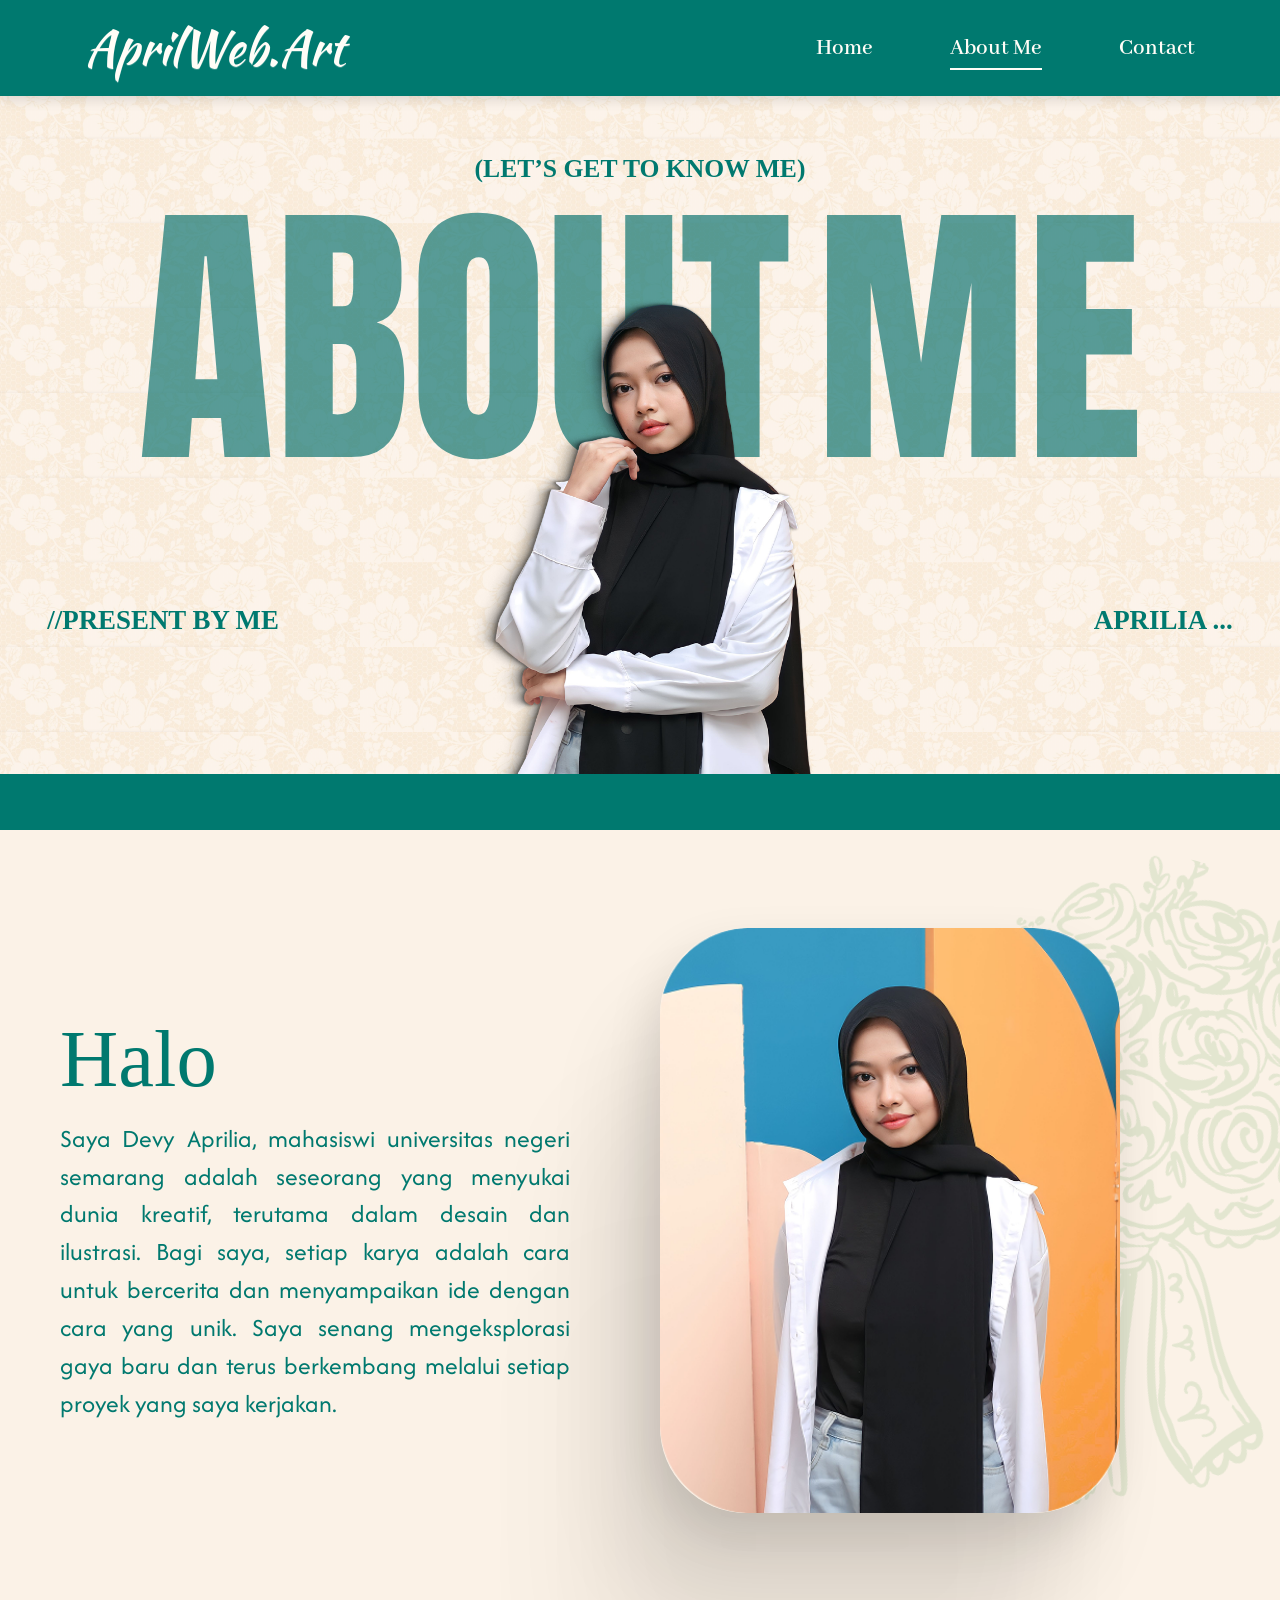
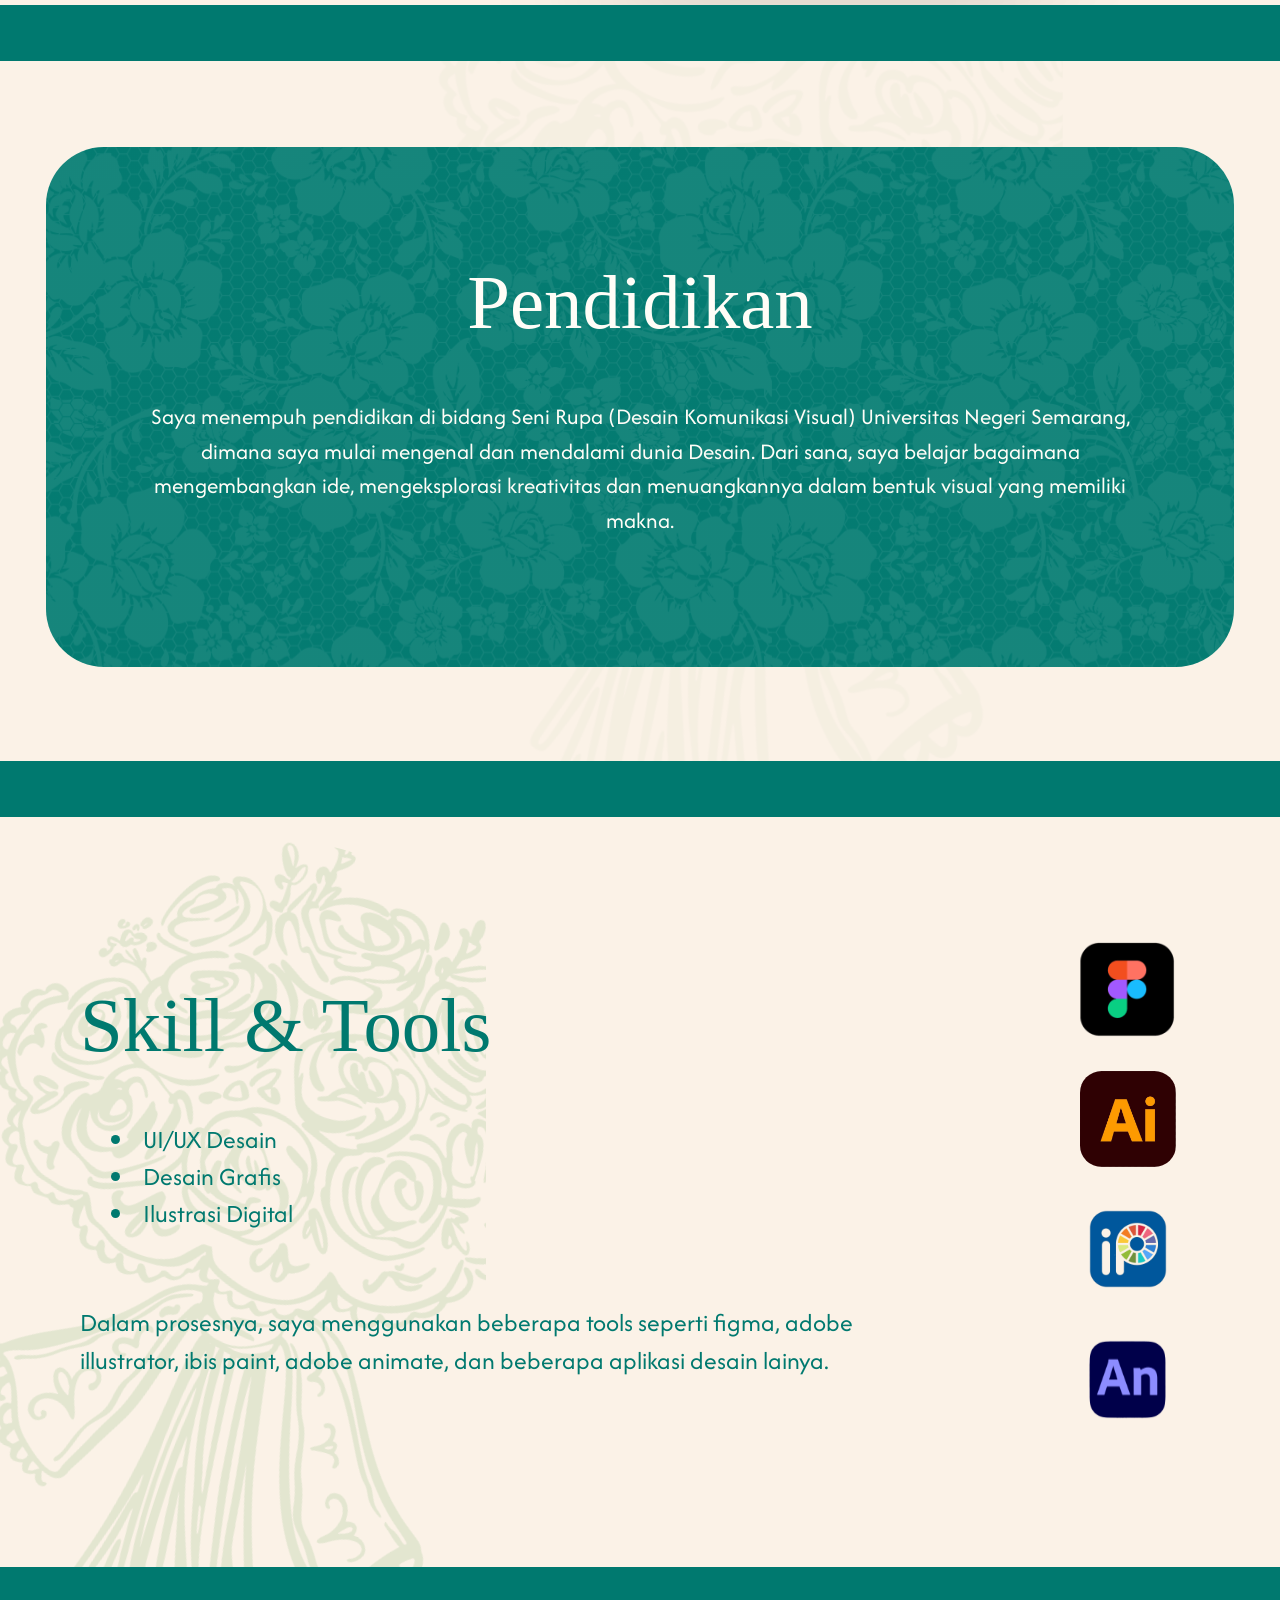
==== commit 28714ed6: "feat: add and update Google Fonts configuration across all pages" ====
--- a/about.html
+++ b/about.html
@@ -6,7 +6,7 @@
   <title>About Me | AprilWeb.Art</title>
   <link rel="preconnect" href="https://fonts.googleapis.com">
   <link rel="preconnect" href="https://fonts.gstatic.com" crossorigin>
-  <link href="https://fonts.googleapis.com/css2?family=Anton&display=swap" rel="stylesheet">
+  <link href="https://fonts.googleapis.com/css2?family=Abhaya+Libre:wght@600&family=Afacad&family=Anton&family=Kaushan+Script&display=swap" rel="stylesheet">
   <link rel="stylesheet" href="style.css">
 </head>
 <body class="about-page">
--- a/style.css
+++ b/style.css
@@ -1120,7 +1120,7 @@
 }
 
 .contact-page {
-  --header-height: 145px;
+  --header-height: 78px;
   background: var(--cream);
   color: var(--teal);
 }
@@ -1130,16 +1130,16 @@
 }
 
 .contact-page .header-inner {
-  width: min(1488px, calc(100% - 220px));
+  width: min(1200px, calc(100% - 120px));
 }
 
 .contact-page .brand {
-  font-size: clamp(3.25rem, 4.2vw, 4.5rem);
+  font-size: clamp(1.8rem, 2.6vw, 2.6rem);
 }
 
 .contact-page .main-nav {
-  gap: clamp(72px, 7vw, 124px);
-  font-size: clamp(2.15rem, 2.6vw, 3.4rem);
+  gap: clamp(36px, 4vw, 64px);
+  font-size: clamp(1.05rem, 1.4vw, 1.35rem);
 }
 
 .contact-main {
@@ -1148,27 +1148,30 @@
 
 .contact-section {
   min-height: calc(100vh - var(--header-height));
-  padding: 158px 0 112px;
+  display: flex;
+  flex-direction: column;
+  justify-content: center;
+  padding: 40px 0 48px;
   background-color: var(--cream);
   background-image: url("assets/ornament-bouquet.svg");
   background-repeat: no-repeat;
-  background-size: min(1580px, 92vw) auto;
-  background-position: center 142px;
+  background-size: min(820px, 52vw) auto;
+  background-position: right -60px center;
 }
 
 .contact-inner {
-  width: min(1450px, calc(100% - 220px));
+  width: min(1100px, calc(100% - 120px));
   margin: 0 auto;
   display: grid;
-  grid-template-columns: minmax(0, 1.08fr) minmax(420px, 0.82fr);
-  gap: clamp(82px, 8vw, 142px);
+  grid-template-columns: minmax(0, 1.15fr) minmax(320px, 0.85fr);
+  gap: clamp(48px, 5vw, 80px);
   align-items: center;
 }
 
 .contact-copy h1 {
-  margin: 0 0 86px;
+  margin: 0 0 28px;
   font-family: Georgia, "Times New Roman", serif;
-  font-size: clamp(5.5rem, 7.4vw, 8.75rem);
+  font-size: clamp(2.8rem, 4vw, 4.5rem);
   font-weight: 500;
   line-height: 0.95;
   letter-spacing: 0;
@@ -1183,25 +1186,25 @@
 }
 
 .contact-copy p {
-  max-width: 790px;
+  max-width: 560px;
   margin: 0;
-  font-size: clamp(1.9rem, 2.25vw, 2.65rem);
-  line-height: 1.55;
+  font-size: clamp(1rem, 1.2vw, 1.2rem);
+  line-height: 1.6;
   text-align: justify;
 }
 
 .contact-list {
-  margin: 172px 0 0;
+  margin: 0;
   padding: 0;
   display: grid;
-  gap: 42px;
+  gap: 28px;
   list-style: none;
 }
 
 .contact-list li {
   display: grid;
-  grid-template-columns: 96px minmax(0, 1fr);
-  gap: 32px;
+  grid-template-columns: 52px minmax(0, 1fr);
+  gap: 18px;
   align-items: center;
 }
 
@@ -1210,16 +1213,16 @@
 }
 
 .contact-icon {
-  width: 96px;
-  height: 96px;
+  width: 52px;
+  height: 52px;
   object-fit: contain;
 }
 
 .contact-label,
 .contact-link {
   display: block;
-  font-size: clamp(1.9rem, 2.2vw, 2.5rem);
-  line-height: 1.05;
+  font-size: clamp(1rem, 1.15vw, 1.2rem);
+  line-height: 1.15;
 }
 
 .contact-link {
@@ -1228,7 +1231,7 @@
 
 .contact-end-band {
   display: none;
-  height: 96px;
+  height: 48px;
   background: var(--teal);
 }
 
@@ -1407,74 +1410,74 @@
   }
 
   .contact-page {
-    --header-height: 124px;
+    --header-height: 76px;
   }
 
   .contact-page .header-inner {
-    width: calc(100% - 90px);
+    width: calc(100% - 80px);
   }
 
   .contact-page .brand {
-    font-size: 3.25rem;
+    font-size: 1.8rem;
   }
 
   .contact-page .main-nav {
-    gap: 58px;
-    font-size: 2.15rem;
+    gap: 40px;
+    font-size: 1.15rem;
   }
 
   .contact-section {
-    min-height: calc(100vh - var(--header-height) - 124px);
-    min-height: calc(100svh - var(--header-height) - 124px);
-    padding: 168px 0 88px;
-    background-size: 930px auto;
-    background-position: center 76px;
+    min-height: calc(100vh - var(--header-height));
+    min-height: calc(100svh - var(--header-height));
+    padding: 48px 0 40px;
+    background-size: 560px auto;
+    background-position: right -40px center;
   }
 
   .contact-inner {
-    width: min(850px, calc(100% - 96px));
+    width: min(700px, calc(100% - 80px));
     display: block;
     text-align: center;
   }
 
   .contact-copy h1 {
-    margin-bottom: 98px;
-    font-size: 4.6rem;
+    margin-bottom: 28px;
+    font-size: 2.8rem;
   }
 
   .contact-copy p {
-    max-width: 790px;
+    max-width: 560px;
     margin: 0 auto;
-    font-size: 1.78rem;
-    line-height: 1.6;
+    font-size: 1.05rem;
+    line-height: 1.55;
     text-align: center;
   }
 
   .contact-list {
     width: fit-content;
-    margin: 170px auto 0;
-    gap: 74px;
+    margin: 42px auto 0;
+    gap: 28px;
   }
 
   .contact-list li {
-    grid-template-columns: 72px minmax(0, 1fr);
-    gap: 24px;
+    grid-template-columns: 46px minmax(0, 1fr);
+    gap: 16px;
     text-align: left;
   }
 
   .contact-icon {
-    width: 72px;
-    height: 72px;
+    width: 46px;
+    height: 46px;
   }
 
   .contact-label,
   .contact-link {
-    font-size: 1.42rem;
+    font-size: 1.05rem;
   }
 
   .contact-end-band {
     display: block;
-    height: 124px;
+    height: 56px;
   }
 }
 
